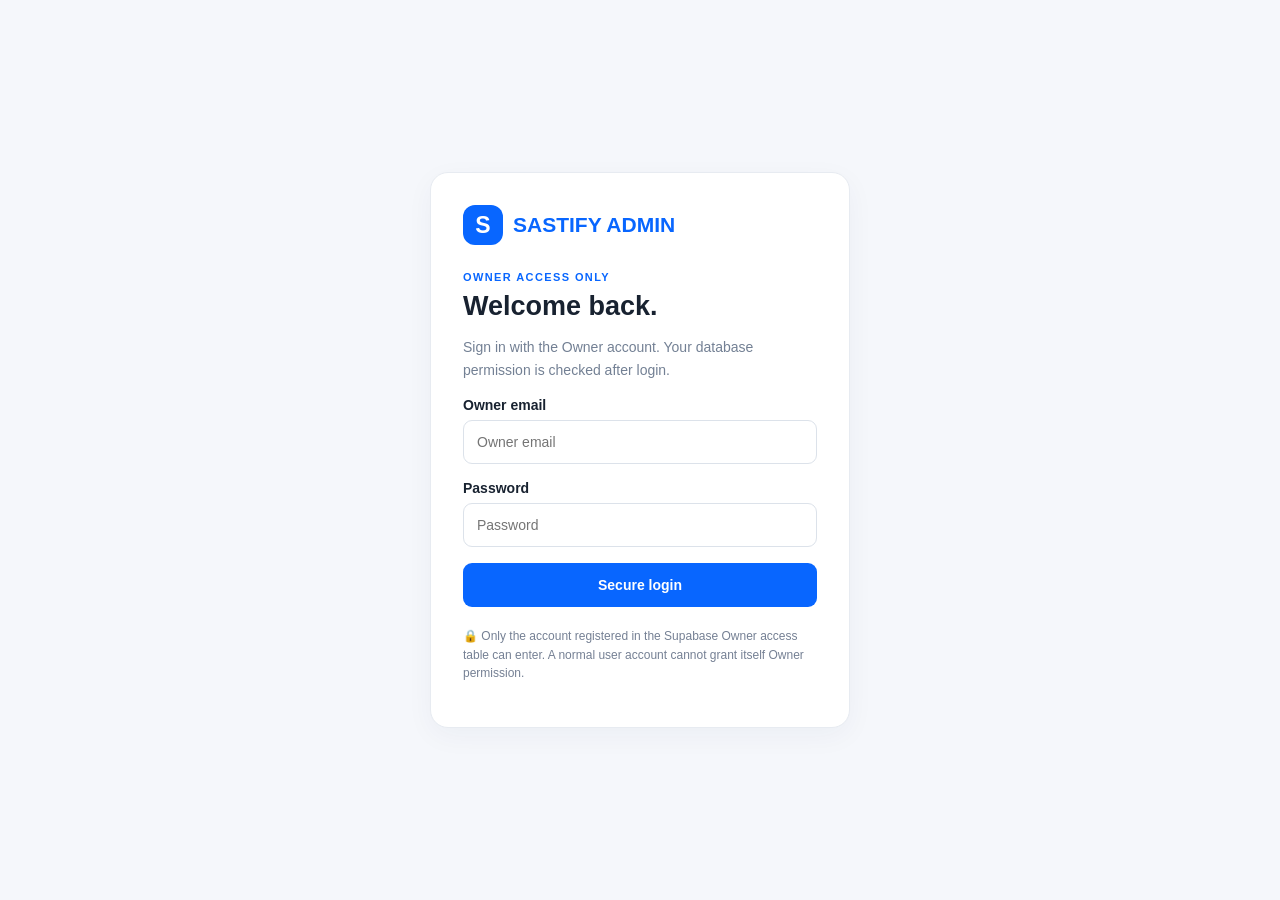
==== admin.html @ a6085e13 "Connect admin dashboard to Welcome Page Editor" ====
<!doctype html>
<html lang="en"><head><meta charset="utf-8"><meta name="viewport" content="width=device-width,initial-scale=1"><meta name="robots" content="noindex,nofollow"><meta name="theme-color" content="#f5f7fb"><title>SASTIFY Owner Admin</title>
<style>
:root{--blue:#0866ff;--ink:#182230;--muted:#738094;--line:#e7ebf1;--bg:#f5f7fb}*{box-sizing:border-box}body{margin:0;background:var(--bg);color:var(--ink);font:14px Inter,-apple-system,BlinkMacSystemFont,"Segoe UI",Arial,sans-serif}.hidden{display:none!important}button,input{font:inherit}.login{min-height:100vh;display:grid;place-items:center;padding:22px}.card{width:min(420px,100%);background:#fff;border:1px solid var(--line);border-radius:18px;padding:32px;box-shadow:0 18px 55px #243b5b12}.brand{display:flex;align-items:center;gap:10px;color:var(--blue);font-weight:850;font-size:21px}.mark{width:40px;height:40px;border-radius:12px;background:var(--blue);color:white;display:grid;place-items:center;font-size:23px}.eyebrow{margin:26px 0 8px;color:var(--blue);font-size:11px;font-weight:800;letter-spacing:1.4px}.card h1{margin:0;font-size:27px}.sub{color:var(--muted);line-height:1.6}.field{margin:16px 0}.field label{display:block;font-weight:700;margin-bottom:7px}.field input{width:100%;padding:13px;border:1px solid #dce2ea;border-radius:9px}.primary{width:100%;border:0;border-radius:9px;background:var(--blue);color:white;padding:14px;font-weight:750}.primary:disabled{opacity:.6}.message{display:none;margin-top:14px;padding:12px;border-radius:9px;background:#fff1ed;color:#923a25;line-height:1.5}.security{font-size:12px;color:#758094;line-height:1.55;margin-top:20px}.app{min-height:100vh}.sidebar{position:fixed;inset:0 auto 0 0;width:238px;background:#fff;border-right:1px solid var(--line);padding:22px 14px;display:flex;flex-direction:column}.sidebrand{padding:0 8px 25px}.navlabel{font-size:10px;color:#9aa5b5;letter-spacing:1.2px;font-weight:800;padding:10px}.nav{display:grid;gap:5px}.nav a{padding:12px;border-radius:9px;color:#536176;text-decoration:none;font-weight:650}.nav a.active,.nav a:hover{background:#edf4ff;color:var(--blue)}.owner{margin-top:auto;border-top:1px solid var(--line);padding-top:15px;color:#566275}.logout{width:100%;padding:12px;border:0;background:transparent;color:#b33a3a;text-align:left;font-weight:700}.main{margin-left:238px;padding:30px;max-width:1500px}.top{display:flex;justify-content:space-between;align-items:center;margin-bottom:25px}.top h1{margin:0;font-size:25px}.top p{margin:6px 0;color:var(--muted)}.verified{padding:8px 12px;background:#eaf8ef;color:#187443;border-radius:30px;font-weight:700;font-size:12px}.hero{padding:23px;border-radius:14px;background:linear-gradient(110deg,#0b63e5,#3988ff);color:#fff}.hero h2{margin:0 0 7px}.hero p{margin:0;line-height:1.6;color:#edf4ff}.heading{margin:27px 0 13px;font-size:16px}.stats{display:grid;grid-template-columns:repeat(4,1fr);gap:13px}.stat,.module,.info{background:white;border:1px solid var(--line);border-radius:12px;padding:17px}.stat small{color:var(--muted);font-weight:650}.stat strong{display:block;font-size:25px;margin:13px 0 5px}.stat span{font-size:11px;color:#8b96a6}.modules{display:grid;grid-template-columns:repeat(3,1fr);gap:13px}.module b{font-size:14px}.module p{font-size:12px;color:var(--muted);line-height:1.55;margin-bottom:0}.info{margin-top:18px;line-height:1.6;color:var(--muted)}@media(max-width:900px){.stats{grid-template-columns:repeat(2,1fr)}.modules{grid-template-columns:repeat(2,1fr)}}@media(max-width:650px){.sidebar{width:62px;padding:16px 6px}.sidebrand{padding:0 3px 20px}.sidebrand .brand{font-size:0}.mark{width:44px;height:44px}.navlabel,.nav a span,.owner span{display:none}.nav a{text-align:center;padding:13px 3px;font-size:17px}.owner{text-align:center}.logout{text-align:center;padding:12px 0;font-size:0}.logout:after{content:"↪";font-size:18px}.main{margin-left:62px;padding:20px 13px}.top h1{font-size:21px}.verified{font-size:0;padding:10px}.verified:after{content:"✓";font-size:13px}.modules{grid-template-columns:1fr}.hero{padding:19px}}@media(max-width:420px){.stats{gap:8px}.stat{padding:12px}.stat strong{font-size:21px}}

:root{--surface:#fff;--surface2:#f8faff;--shadow:0 8px 28px #1d35570b;--blue-soft:#edf4ff}
body{transition:background .2s,color .2s}
.card,.sidebar,.stat,.module,.info,.toptools{background:var(--surface);box-shadow:var(--shadow)}
.module{transition:transform .18s,border-color .18s,box-shadow .18s;cursor:pointer}
.module:hover{transform:translateY(-3px);border-color:#b8d1ff;box-shadow:0 12px 30px #1d355714}
.toptools{display:flex;align-items:center;gap:9px;padding:7px;border:1px solid var(--line);border-radius:12px}
.toptools input{border:0;outline:0;background:transparent;width:180px;padding:7px;color:var(--ink)}
.toolbtn{border:1px solid var(--line);background:var(--surface2);color:var(--ink);border-radius:9px;padding:9px 11px;cursor:pointer;font-weight:700}
.toprow{display:flex;justify-content:space-between;align-items:center;gap:14px;margin-bottom:22px}
.quick{display:grid;grid-template-columns:repeat(3,1fr);gap:13px;margin-top:14px}
.quick article{background:var(--surface);border:1px solid var(--line);border-radius:12px;padding:16px}
.quick b{display:block;margin-bottom:6px}.quick span{font-size:12px;color:var(--muted)}
.stat{box-shadow:none}.module{box-shadow:none}
.statusdot{display:inline-block;width:7px;height:7px;border-radius:50%;background:#20b26b;margin-right:7px}
body.dark{--ink:#e8edf6;--muted:#a4b0c2;--line:#29364a;--bg:#101827;--surface:#172235;--surface2:#1d2b40;--blue-soft:#1b355b;--shadow:0 8px 28px #0003;color:var(--ink)}
body.dark .sidebar{background:var(--surface)}body.dark .nav a{color:#b7c3d5}body.dark .nav a.active,body.dark .nav a:hover{background:#1b355b;color:#8db8ff}body.dark .hero{background:linear-gradient(110deg,#123c7c,#1459ad)}body.dark .verified{background:#173c2c;color:#8ee0b1}body.dark .field input{background:#101827;color:var(--ink);border-color:var(--line)}
@media(max-width:900px){.toprow{align-items:flex-start;flex-direction:column}.quick{grid-template-columns:1fr 1fr}}
@media(max-width:650px){.toptools{width:100%}.toptools input{width:100%;min-width:0}.quick{grid-template-columns:1fr}.toprow{gap:12px}}
</style></head><body>
<section class="login" id="loginView"><div class="card"><div class="brand"><span class="mark">S</span>SASTIFY ADMIN</div><div class="eyebrow">OWNER ACCESS ONLY</div><h1>Welcome back.</h1><p class="sub">Sign in with the Owner account. Your database permission is checked after login.</p><form id="loginForm"><div class="field"><label for="email">Owner email</label><input id="email" type="email" autocomplete="username" required placeholder="Owner email"></div><div class="field"><label for="password">Password</label><input id="password" type="password" autocomplete="current-password" required placeholder="Password"></div><button class="primary" id="loginButton">Secure login</button></form><div class="message" id="message" role="status"></div><p class="security">🔒 Only the account registered in the Supabase Owner access table can enter. A normal user account cannot grant itself Owner permission.</p></div></section>
<section class="app hidden" id="app"><aside class="sidebar"><div class="sidebrand"><div class="brand"><span class="mark">S</span><span>SASTIFY ADMIN</span></div></div><div class="navlabel">WORKSPACE</div><nav class="nav"><a class="active" href="#dashboard">▦ <span>Dashboard</span></a><a href="/welcome-editor.html">▧ <span>Welcome Page</span></a><a href="#users">♙ <span>Users</span></a><a href="#verification">✓ <span>Verification</span></a><a href="#social">♡ <span>Social</span></a><a href="#shop">▣ <span>Shop</span></a><a href="#payments">৳ <span>Payments</span></a><a href="#reports">⚑ <span>Reports</span></a><a href="#settings">⚙ <span>Settings</span></a></nav><div class="owner">◉ <span>Owner · Full access</span></div><button class="logout" id="logout">↪ Log out</button></aside><main class="main" id="dashboard"><div class="toprow"><header class="top"><div><h1>Dashboard</h1><p>Your SASTIFY control centre</p></div><div class="verified">● Owner verified</div></header><div class="toptools"><input id="moduleSearch" type="search" placeholder="Search admin modules…" aria-label="Search admin modules"><button class="toolbtn" id="themeToggle" type="button" aria-label="Toggle dark mode">☾ Theme</button></div></div><section class="hero"><h2>Welcome to SASTIFY Admin</h2><p>Manage your platform from one professional workspace. Live database metrics and management actions will be connected module by module.</p></section><h2 class="heading">Platform overview</h2><section class="stats"><article class="stat"><small>Total members</small><strong>—</strong><span>Live data connection pending</span></article><article class="stat"><small>Social posts</small><strong>—</strong><span>Live data connection pending</span></article><article class="stat"><small>Products</small><strong>—</strong><span>Live data connection pending</span></article><article class="stat"><small>Orders</small><strong>—</strong><span>Live data connection pending</span></article></section><h2 class="heading">Management modules</h2><section class="modules"><article class="module" id="welcome" role="link" tabindex="0" data-editor-link><b>Welcome Page Editor ↗</b><p>Edit your logo, images, text, community post, shop preview and founder details. Save drafts and publish changes.</p></article><article class="module" id="users"><b>User Management</b><p>Search members, review profiles and manage account status.</p></article><article class="module" id="verification"><b>Verification</b><p>Blue Tick and Verified Tick requests, pricing, payments and renewals.</p></article><article class="module" id="social"><b>Social Management</b><p>Moderate posts, photos, videos, comments, reports and spam.</p></article><article class="module" id="shop"><b>Shop Management</b><p>Manage sellers, seller plans, products, categories and orders.</p></article><article class="module" id="payments"><b>Payments & Finance</b><p>Manual bKash, Nagad, Rocket records, fees, refunds and order payments.</p></article><article class="module" id="reports"><b>Reports & Moderation</b><p>Review user, post and product reports with action history.</p></article><article class="module" id="settings"><b>Website Settings</b><p>Policies, contact details, SEO, language, currency and maintenance.</p></article></section><section class="quick"><article><b><span class="statusdot"></span>Owner security</b><span>Owner authentication verified for this session</span></article><article><b>Database connection</b><span>Connected to Supabase Auth; business data modules pending</span></article><article><b>Next milestone</b><span>Connect real member and profile data with secure policies</span></article></section><section class="info"><b>Implementation status:</b> Owner login and access verification are active. Dashboard search and theme controls are available. Statistics and management actions will appear only after their database tables, permissions and workflows are connected—no sample figures are shown.</section></main></section>
<script>
const URL='https://eepluqdmtvsvhqxcvtll.supabase.co';
const KEY=String.fromCharCode(115,98,95,112,117,98,108,105,115,104,97,98,108,101,95,73,121,78,84,55,111,88,56,102,106,68,48,101,106,109,88,115,87,78,57,121,65,95,48,57,104,66,70,107,98,77);
const $=id=>document.getElementById(id),showError=t=>{$('message').textContent=t;$('message').style.display='block'};
async function checkOwner(s){if(!s||!s.access_token||!s.user?.id)throw Error('Please sign in again.');const u=await fetch(URL+'/auth/v1/user',{headers:{apikey:KEY,Authorization:'Bearer '+s.access_token}});if(!u.ok)throw Error('Session expired. Please sign in again.');const user=await u.json();const r=await fetch(URL+'/rest/v1/admin_access?select=user_id&user_id=eq.'+encodeURIComponent(user.id),{headers:{apikey:KEY,Authorization:'Bearer '+s.access_token}});if(!r.ok)throw Error('Owner access is not configured. Run supabase/admin_setup.sql in Supabase SQL Editor.');const rows=await r.json();if(!rows.some(x=>x.user_id===user.id))throw Error('Access denied. This account is not the registered Owner.');return user}
function openApp(){$('loginView').classList.add('hidden');$('app').classList.remove('hidden')}
async function logout(){const s=JSON.parse(sessionStorage.getItem('sastify_owner_session')||'null');try{if(s?.access_token)await fetch(URL+'/auth/v1/logout',{method:'POST',headers:{apikey:KEY,Authorization:'Bearer '+s.access_token}})}catch{}sessionStorage.removeItem('sastify_owner_session');$('app').classList.add('hidden');$('loginView').classList.remove('hidden')}
$('loginForm').addEventListener('submit',async e=>{e.preventDefault();const b=$('loginButton');b.disabled=true;b.textContent='Verifying Owner…';$('message').style.display='none';try{const r=await fetch(URL+'/auth/v1/token?grant_type=password',{method:'POST',headers:{'Content-Type':'application/json',apikey:KEY},body:JSON.stringify({email:$('email').value.trim(),password:$('password').value})});const s=await r.json();if(!r.ok)throw Error(s.msg||s.message||s.error_description||'Login failed.');await checkOwner(s);sessionStorage.setItem('sastify_owner_session',JSON.stringify(s));openApp()}catch(err){showError(err.message||'Could not verify Owner access.')}finally{b.disabled=false;b.textContent='Secure login'}});
$('logout').addEventListener('click',logout);
(async()=>{try{const s=JSON.parse(sessionStorage.getItem('sastify_owner_session')||'null');if(s){await checkOwner(s);openApp()}}catch{sessionStorage.removeItem('sastify_owner_session')}})();
document.querySelectorAll('.nav a').forEach(a=>a.addEventListener('click',()=>{document.querySelectorAll('.nav a').forEach(x=>x.classList.remove('active'));a.classList.add('active')}));
$('themeToggle').addEventListener('click',()=>{document.body.classList.toggle('dark');$('themeToggle').textContent=document.body.classList.contains('dark')?'☀ Light':'☾ Theme'});
$('moduleSearch');
$('welcome').addEventListener('click',()=>location.href='/welcome-editor.html');$('welcome').addEventListener('keydown',e=>{if(e.key==='Enter'||e.key===' ')location.href='/welcome-editor.html'});
$('moduleSearch').addEventListener('input',e=>{const q=e.target.value.trim().toLowerCase();document.querySelectorAll('.module').forEach(m=>{m.style.display=m.textContent.toLowerCase().includes(q)?'':'none'})});
</script></body></html>
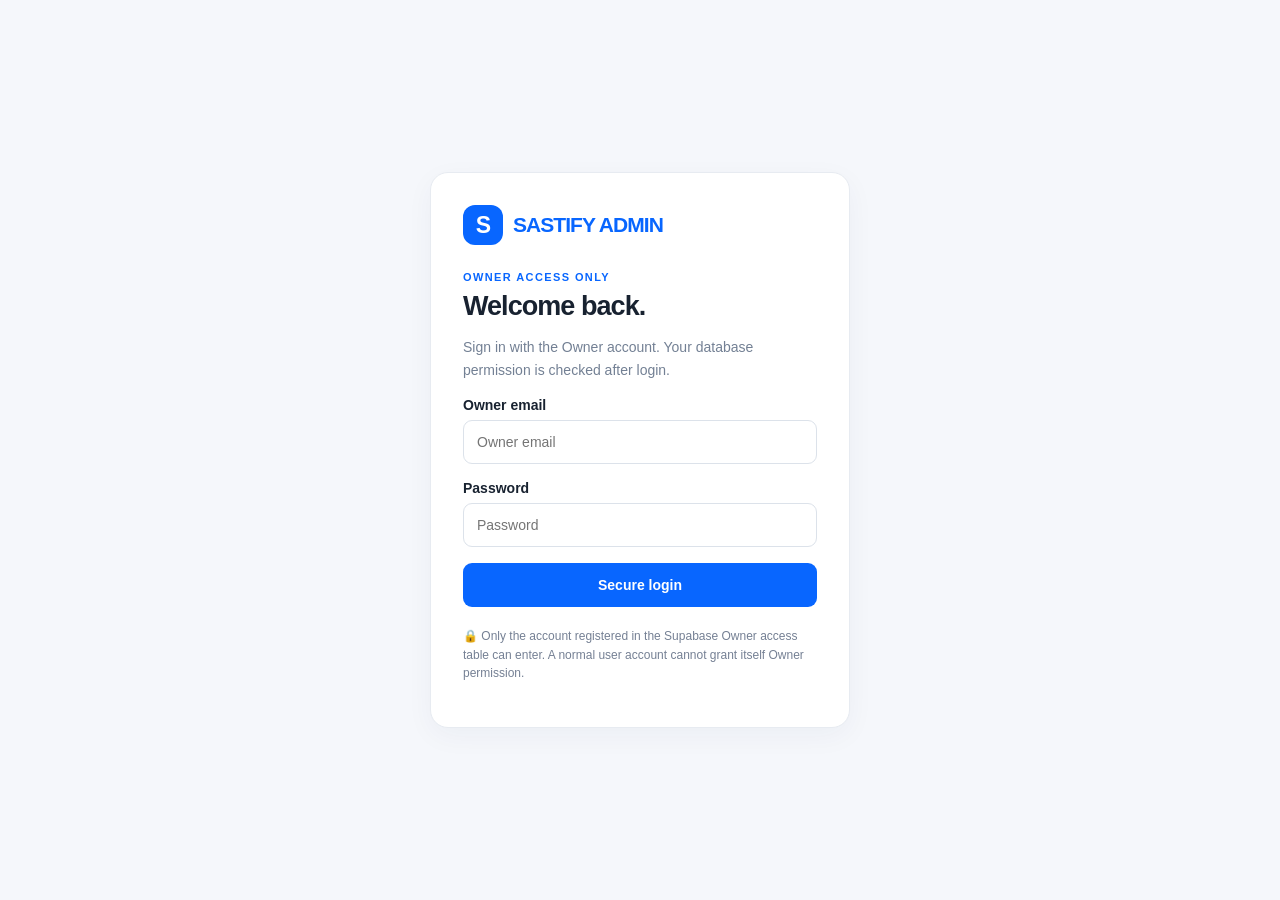
==== commit d7ac75c6: "Apply shared Apple-style typography across SASTIFY" ====
--- a/admin.html
+++ b/admin.html
@@ -21,22 +21,29 @@
 body.dark .sidebar{background:var(--surface)}body.dark .nav a{color:#b7c3d5}body.dark .nav a.active,body.dark .nav a:hover{background:#1b355b;color:#8db8ff}body.dark .hero{background:linear-gradient(110deg,#123c7c,#1459ad)}body.dark .verified{background:#173c2c;color:#8ee0b1}body.dark .field input{background:#101827;color:var(--ink);border-color:var(--line)}
 @media(max-width:900px){.toprow{align-items:flex-start;flex-direction:column}.quick{grid-template-columns:1fr 1fr}}
 @media(max-width:650px){.toptools{width:100%}.toptools input{width:100%;min-width:0}.quick{grid-template-columns:1fr}.toprow{gap:12px}}
-</style></head><body>
+
+#sastifyToast{position:fixed;z-index:99999;left:50%;top:50%;transform:translate(-50%,-50%) scale(.96);width:min(340px,calc(100% - 36px));padding:17px 19px 16px 56px;border:1px solid #e5eaf2;border-radius:18px;background:rgba(255,255,255,.96);backdrop-filter:blur(18px);-webkit-backdrop-filter:blur(18px);box-shadow:0 18px 55px #10213b30;color:#172235;font:600 14px/1.45 Inter,-apple-system,BlinkMacSystemFont,"Segoe UI",Arial,sans-serif;opacity:0;visibility:hidden;transition:opacity .2s,transform .2s,visibility .2s;pointer-events:none}#sastifyToast.show{opacity:1;visibility:visible;transform:translate(-50%,-50%) scale(1)}#sastifyToast:before{content:"✓";position:absolute;left:17px;top:50%;transform:translateY(-50%);width:27px;height:27px;border-radius:50%;display:grid;place-items:center;background:#e8f8ee;color:#159447;font-weight:900;font-size:16px}#sastifyToast.error:before{content:"!";background:#fff0ed;color:#d34232}#sastifyToast.info:before{content:"i";background:#eaf2ff;color:#0866ff}#sastifyToast b{display:block;font-size:14px;margin-bottom:2px}#sastifyToast span{display:block;color:#596579;font-weight:500;font-size:13px}body.dark #sastifyToast{background:rgba(23,34,53,.97);border-color:#34435a;color:#edf3fc}body.dark #sastifyToast span{color:#b7c3d5}
+</style><link rel="stylesheet" href="/assets/sastify-typography.css?v=1">
+</head><body>
+<div id="sastifyToast" role="status" aria-live="polite"><b id="sastifyToastTitle">Success</b><span id="sastifyToastText"></span></div>
+
 <section class="login" id="loginView"><div class="card"><div class="brand"><span class="mark">S</span>SASTIFY ADMIN</div><div class="eyebrow">OWNER ACCESS ONLY</div><h1>Welcome back.</h1><p class="sub">Sign in with the Owner account. Your database permission is checked after login.</p><form id="loginForm"><div class="field"><label for="email">Owner email</label><input id="email" type="email" autocomplete="username" required placeholder="Owner email"></div><div class="field"><label for="password">Password</label><input id="password" type="password" autocomplete="current-password" required placeholder="Password"></div><button class="primary" id="loginButton">Secure login</button></form><div class="message" id="message" role="status"></div><p class="security">🔒 Only the account registered in the Supabase Owner access table can enter. A normal user account cannot grant itself Owner permission.</p></div></section>
 <section class="app hidden" id="app"><aside class="sidebar"><div class="sidebrand"><div class="brand"><span class="mark">S</span><span>SASTIFY ADMIN</span></div></div><div class="navlabel">WORKSPACE</div><nav class="nav"><a class="active" href="#dashboard">▦ <span>Dashboard</span></a><a href="/welcome-editor.html">▧ <span>Welcome Page</span></a><a href="#users">♙ <span>Users</span></a><a href="#verification">✓ <span>Verification</span></a><a href="#social">♡ <span>Social</span></a><a href="#shop">▣ <span>Shop</span></a><a href="#payments">৳ <span>Payments</span></a><a href="#reports">⚑ <span>Reports</span></a><a href="#settings">⚙ <span>Settings</span></a></nav><div class="owner">◉ <span>Owner · Full access</span></div><button class="logout" id="logout">↪ Log out</button></aside><main class="main" id="dashboard"><div class="toprow"><header class="top"><div><h1>Dashboard</h1><p>Your SASTIFY control centre</p></div><div class="verified">● Owner verified</div></header><div class="toptools"><input id="moduleSearch" type="search" placeholder="Search admin modules…" aria-label="Search admin modules"><button class="toolbtn" id="themeToggle" type="button" aria-label="Toggle dark mode">☾ Theme</button></div></div><section class="hero"><h2>Welcome to SASTIFY Admin</h2><p>Manage your platform from one professional workspace. Live database metrics and management actions will be connected module by module.</p></section><h2 class="heading">Platform overview</h2><section class="stats"><article class="stat"><small>Total members</small><strong>—</strong><span>Live data connection pending</span></article><article class="stat"><small>Social posts</small><strong>—</strong><span>Live data connection pending</span></article><article class="stat"><small>Products</small><strong>—</strong><span>Live data connection pending</span></article><article class="stat"><small>Orders</small><strong>—</strong><span>Live data connection pending</span></article></section><h2 class="heading">Management modules</h2><section class="modules"><article class="module" id="welcome" role="link" tabindex="0" data-editor-link><b>Welcome Page Editor ↗</b><p>Edit your logo, images, text, community post, shop preview and founder details. Save drafts and publish changes.</p></article><article class="module" id="users"><b>User Management</b><p>Search members, review profiles and manage account status.</p></article><article class="module" id="verification"><b>Verification</b><p>Blue Tick and Verified Tick requests, pricing, payments and renewals.</p></article><article class="module" id="social"><b>Social Management</b><p>Moderate posts, photos, videos, comments, reports and spam.</p></article><article class="module" id="shop"><b>Shop Management</b><p>Manage sellers, seller plans, products, categories and orders.</p></article><article class="module" id="payments"><b>Payments & Finance</b><p>Manual bKash, Nagad, Rocket records, fees, refunds and order payments.</p></article><article class="module" id="reports"><b>Reports & Moderation</b><p>Review user, post and product reports with action history.</p></article><article class="module" id="settings"><b>Website Settings</b><p>Policies, contact details, SEO, language, currency and maintenance.</p></article></section><section class="quick"><article><b><span class="statusdot"></span>Owner security</b><span>Owner authentication verified for this session</span></article><article><b>Database connection</b><span>Connected to Supabase Auth; business data modules pending</span></article><article><b>Next milestone</b><span>Connect real member and profile data with secure policies</span></article></section><section class="info"><b>Implementation status:</b> Owner login and access verification are active. Dashboard search and theme controls are available. Statistics and management actions will appear only after their database tables, permissions and workflows are connected—no sample figures are shown.</section></main></section>
 <script>
 const URL='https://eepluqdmtvsvhqxcvtll.supabase.co';
 const KEY=String.fromCharCode(115,98,95,112,117,98,108,105,115,104,97,98,108,101,95,73,121,78,84,55,111,88,56,102,106,68,48,101,106,109,88,115,87,78,57,121,65,95,48,57,104,66,70,107,98,77);
-const $=id=>document.getElementById(id),showError=t=>{$('message').textContent=t;$('message').style.display='block'};
+const $=id=>document.getElementById(id);
+let sastifyToastTimer;function showToast(message,type='success',title){const box=document.getElementById('sastifyToast');if(!box)return;box.className=type==='error'?'error show':type==='info'?'info show':'show';document.getElementById('sastifyToastTitle').textContent=title||(type==='error'?'Something went wrong':type==='info'?'Notice':'Done');document.getElementById('sastifyToastText').textContent=message;clearTimeout(sastifyToastTimer);sastifyToastTimer=setTimeout(()=>box.classList.remove('show'),2800)}
+const showError=t=>{$('message').textContent=t;$('message').style.display='block';showToast(t,'error')};
 async function checkOwner(s){if(!s||!s.access_token||!s.user?.id)throw Error('Please sign in again.');const u=await fetch(URL+'/auth/v1/user',{headers:{apikey:KEY,Authorization:'Bearer '+s.access_token}});if(!u.ok)throw Error('Session expired. Please sign in again.');const user=await u.json();const r=await fetch(URL+'/rest/v1/admin_access?select=user_id&user_id=eq.'+encodeURIComponent(user.id),{headers:{apikey:KEY,Authorization:'Bearer '+s.access_token}});if(!r.ok)throw Error('Owner access is not configured. Run supabase/admin_setup.sql in Supabase SQL Editor.');const rows=await r.json();if(!rows.some(x=>x.user_id===user.id))throw Error('Access denied. This account is not the registered Owner.');return user}
 function openApp(){$('loginView').classList.add('hidden');$('app').classList.remove('hidden')}
-async function logout(){const s=JSON.parse(sessionStorage.getItem('sastify_owner_session')||'null');try{if(s?.access_token)await fetch(URL+'/auth/v1/logout',{method:'POST',headers:{apikey:KEY,Authorization:'Bearer '+s.access_token}})}catch{}sessionStorage.removeItem('sastify_owner_session');$('app').classList.add('hidden');$('loginView').classList.remove('hidden')}
-$('loginForm').addEventListener('submit',async e=>{e.preventDefault();const b=$('loginButton');b.disabled=true;b.textContent='Verifying Owner…';$('message').style.display='none';try{const r=await fetch(URL+'/auth/v1/token?grant_type=password',{method:'POST',headers:{'Content-Type':'application/json',apikey:KEY},body:JSON.stringify({email:$('email').value.trim(),password:$('password').value})});const s=await r.json();if(!r.ok)throw Error(s.msg||s.message||s.error_description||'Login failed.');await checkOwner(s);sessionStorage.setItem('sastify_owner_session',JSON.stringify(s));openApp()}catch(err){showError(err.message||'Could not verify Owner access.')}finally{b.disabled=false;b.textContent='Secure login'}});
+async function logout(){const s=JSON.parse(sessionStorage.getItem('sastify_owner_session')||'null');try{if(s?.access_token)await fetch(URL+'/auth/v1/logout',{method:'POST',headers:{apikey:KEY,Authorization:'Bearer '+s.access_token}})}catch{}sessionStorage.removeItem('sastify_owner_session');$('app').classList.add('hidden');$('loginView').classList.remove('hidden');showToast('You have logged out successfully.','success','Logged out')}
+$('loginForm').addEventListener('submit',async e=>{e.preventDefault();const b=$('loginButton');b.disabled=true;b.textContent='Verifying Owner…';$('message').style.display='none';try{const r=await fetch(URL+'/auth/v1/token?grant_type=password',{method:'POST',headers:{'Content-Type':'application/json',apikey:KEY},body:JSON.stringify({email:$('email').value.trim(),password:$('password').value})});const s=await r.json();if(!r.ok)throw Error(s.msg||s.message||s.error_description||'Login failed.');await checkOwner(s);sessionStorage.setItem('sastify_owner_session',JSON.stringify(s));openApp();showToast('Owner login successful. Welcome to SASTIFY Admin.')}catch(err){showError(err.message||'Could not verify Owner access.')}finally{b.disabled=false;b.textContent='Secure login'}});
 $('logout').addEventListener('click',logout);
 (async()=>{try{const s=JSON.parse(sessionStorage.getItem('sastify_owner_session')||'null');if(s){await checkOwner(s);openApp()}}catch{sessionStorage.removeItem('sastify_owner_session')}})();
-document.querySelectorAll('.nav a').forEach(a=>a.addEventListener('click',()=>{document.querySelectorAll('.nav a').forEach(x=>x.classList.remove('active'));a.classList.add('active')}));
-$('themeToggle').addEventListener('click',()=>{document.body.classList.toggle('dark');$('themeToggle').textContent=document.body.classList.contains('dark')?'☀ Light':'☾ Theme'});
+document.querySelectorAll('.nav a').forEach(a=>a.addEventListener('click',()=>{document.querySelectorAll('.nav a').forEach(x=>x.classList.remove('active'));a.classList.add('active');if(a.getAttribute('href')?.startsWith('#'))showToast('Opened '+(a.textContent.trim()||'section')+'.','info','Navigation') }));
+$('themeToggle').addEventListener('click',()=>{document.body.classList.toggle('dark');$('themeToggle').textContent=document.body.classList.contains('dark')?'☀ Light':'☾ Theme';showToast(document.body.classList.contains('dark')?'Dark mode enabled.':'Light mode enabled.','info','Theme updated')});
 $('moduleSearch');
-$('welcome').addEventListener('click',()=>location.href='/welcome-editor.html');$('welcome').addEventListener('keydown',e=>{if(e.key==='Enter'||e.key===' ')location.href='/welcome-editor.html'});
+$('welcome').addEventListener('click',()=>showToast('Opening Welcome Page Editor…','info');setTimeout(()=>location.href='/welcome-editor.html',250));$('welcome').addEventListener('keydown',e=>{if(e.key==='Enter'||e.key===' '){showToast('Opening Welcome Page Editor…','info');setTimeout(()=>location.href='/welcome-editor.html',250)}});
 $('moduleSearch').addEventListener('input',e=>{const q=e.target.value.trim().toLowerCase();document.querySelectorAll('.module').forEach(m=>{m.style.display=m.textContent.toLowerCase().includes(q)?'':'none'})});
 </script></body></html>
--- a/assets/sastify-typography.css
+++ b/assets/sastify-typography.css
@@ -0,0 +1,7 @@
+/* SASTIFY system typography — Apple/iPhone-style system font stack */
+:root{--sastify-font:-apple-system,BlinkMacSystemFont,"SF Pro Display","SF Pro Text","Helvetica Neue",Arial,sans-serif}
+html,body,button,input,textarea,select,optgroup,option{font-family:var(--sastify-font)!important;-webkit-font-smoothing:antialiased;text-rendering:optimizeLegibility}
+body{font-feature-settings:"kern" 1,"liga" 1}
+h1,h2,h3,h4,h5,h6,.brand,.logo,.wordmark,[data-editable-text="brand-name"]{font-family:var(--sastify-font)!important;letter-spacing:-.035em}
+.brand,[data-editable-text="brand-name"]{font-weight:800!important;letter-spacing:-.045em!important}
+button,input,textarea,select{letter-spacing:normal}
